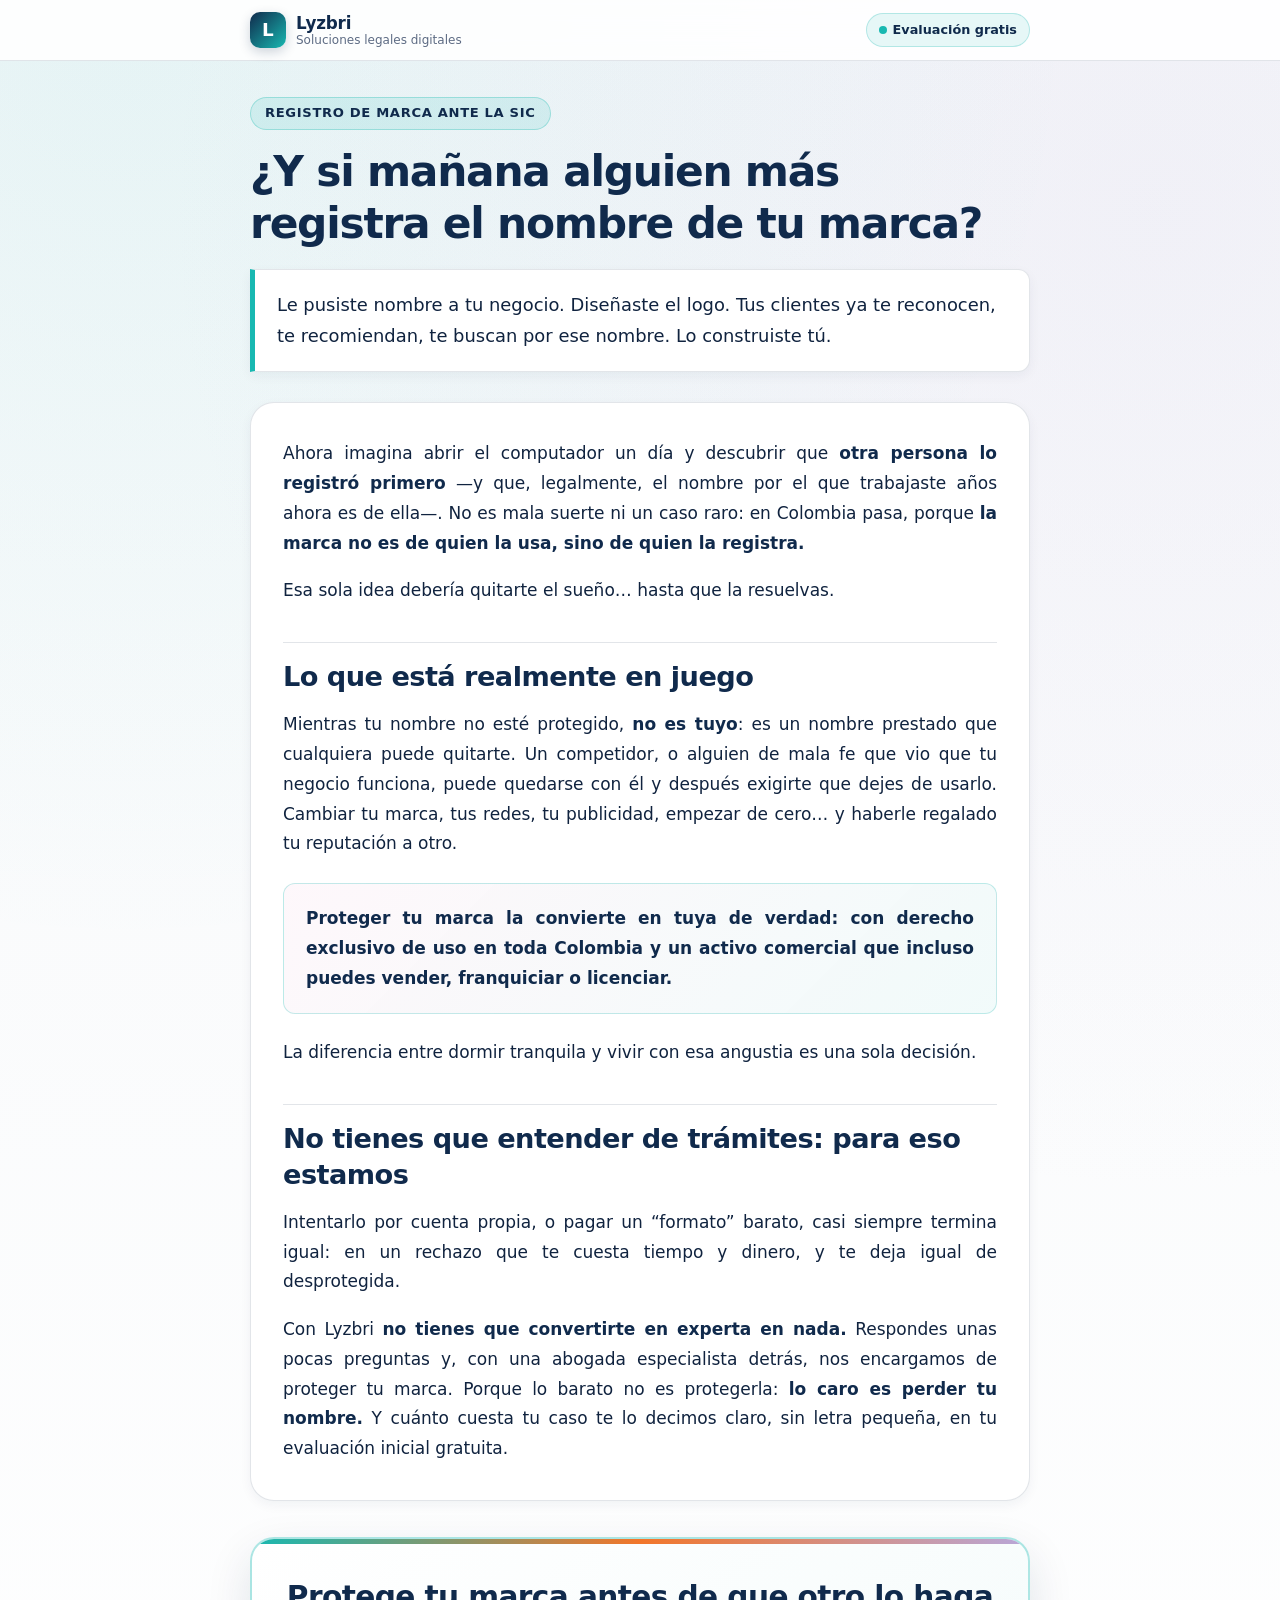
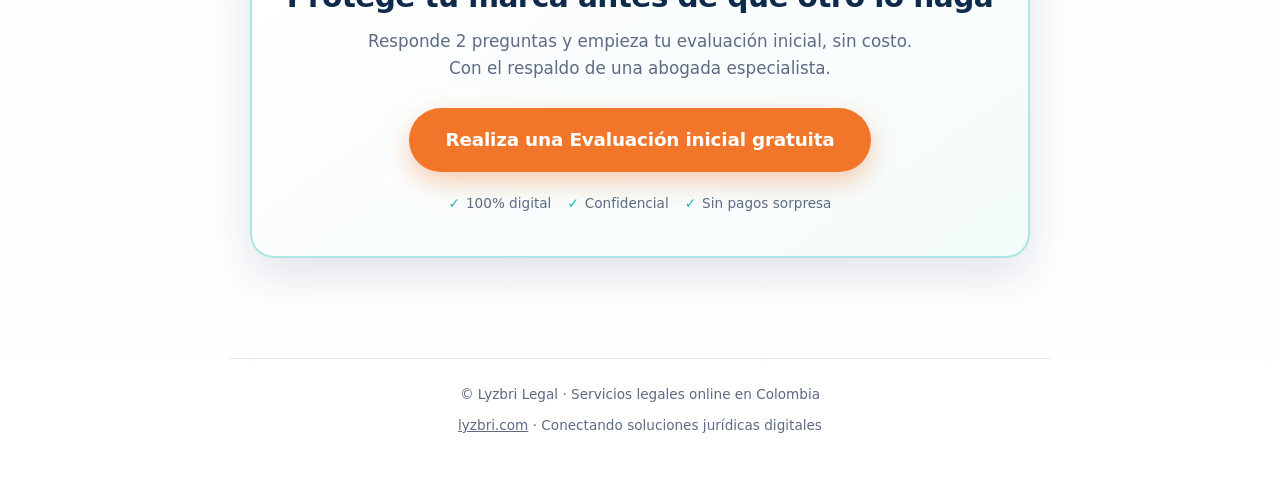
==== despliegue-lyzbri/registro-de-marca/index.html @ 48f6f68f "Implementar OT-2026-10-07-01: Landing Registro de Marca standalone (U2) en /registro-de-marca" ====
<!DOCTYPE html>
<html lang="es-CO">
<head>
  <meta charset="utf-8" />
  <meta name="viewport" content="width=device-width, initial-scale=1" />
  
  <!-- ================================================================
       BLOQUE SEO — Landing Registro de Marca ante la SIC | Lyzbri
       ================================================================ -->
  <title>¿Y si mañana otro registra el nombre de tu marca? | Lyzbri Legal</title>
  <meta name="description" content="En Colombia la marca es de quien la registra primero ante la SIC. Protege tu nombre y tu logo con una abogada especialista. Evaluación inicial gratis." />
  <meta name="keywords" content="Cómo registrar una marca en la SIC en Colombia, Requisitos para registrar nombre y logo en Superintendencia, Cuánto cuesta registrar una marca en Colombia" />
  <meta name="robots" content="index, follow" />
  <link rel="canonical" href="https://lyzbri.com/registro-de-marca/" />

  <!-- Open Graph / Redes Sociales -->
  <meta property="og:type" content="website" />
  <meta property="og:site_name" content="Lyzbri Legal" />
  <meta property="og:locale" content="es_CO" />
  <meta property="og:url" content="https://lyzbri.com/registro-de-marca/" />
  <meta property="og:title" content="¿Y si mañana otro registra el nombre de tu marca? | Lyzbri Legal" />
  <meta property="og:description" content="En Colombia la marca es de quien la registra primero ante la SIC. Protege tu nombre y tu logo con una abogada especialista. Evaluación inicial gratis." />
  <meta property="og:image" content="https://lyzbri.com/og-lyzbri.jpg" />
  <meta property="og:image:width" content="1200" />
  <meta property="og:image:height" content="630" />
  <meta property="og:image:alt" content="Lyzbri: Registro de Marca ante la SIC" />

  <!-- Twitter Card -->
  <meta name="twitter:card" content="summary_large_image" />
  <meta name="twitter:title" content="¿Y si mañana otro registra el nombre de tu marca? | Lyzbri Legal" />
  <meta name="twitter:description" content="En Colombia la marca es de quien la registra primero ante la SIC. Protege tu nombre y tu logo con una abogada especialista. Evaluación inicial gratis." />
  <meta name="twitter:image" content="https://lyzbri.com/og-lyzbri.jpg" />

  <!-- Datos Estructurados JSON-LD (Schema WebPage / Service) -->
  <script type="application/ld+json">
  {
    "@context": "https://schema.org",
    "@type": "WebPage",
    "name": "¿Y si mañana otro registra el nombre de tu marca?",
    "description": "En Colombia la marca es de quien la registra primero ante la SIC. Protege tu nombre y tu logo con una abogada especialista. Evaluación inicial gratis.",
    "url": "https://lyzbri.com/registro-de-marca/",
    "inLanguage": "es-CO",
    "isPartOf": {
      "@type": "WebSite",
      "name": "Lyzbri",
      "url": "https://lyzbri.com/"
    },
    "about": {
      "@type": "Service",
      "name": "Registro de Marca ante la SIC",
      "provider": {
        "@type": "Organization",
        "name": "Lyzbri",
        "url": "https://lyzbri.com/"
      }
    }
  }
  </script>

  <style>
    /* Kit de Marca Lyzbri & Tokens CSS */
    :root {
      --bg: #F6F8FA;
      --surface: #ffffff;
      --navy: #102A4C;
      --teal: #18B8B1;
      --pink: #E96AAE;
      --lavender: #B8A7D9;
      --orange: #F2762A;
      --orange-hover: #DE6014;
      --text: #10233F;
      --muted: #5D6B83;
      --line: rgba(16, 42, 76, 0.12);
      --radius-xl: 24px;
      --radius-lg: 18px;
      --radius-md: 12px;
      --radius-sm: 8px;
      --shadow-sm: 0 4px 12px rgba(16, 42, 76, 0.05);
      --shadow-md: 0 10px 28px rgba(16, 42, 76, 0.08);
      --shadow-lg: 0 18px 46px rgba(16, 42, 76, 0.12);
    }

    * {
      box-sizing: border-box;
      margin: 0;
      padding: 0;
    }

    html {
      scroll-behavior: smooth;
      -webkit-text-size-adjust: 100%;
    }

    body {
      background-color: var(--bg);
      background-image: 
        radial-gradient(circle at 10% 0%, rgba(24, 184, 177, 0.08) 0%, transparent 40%),
        radial-gradient(circle at 90% 10%, rgba(184, 167, 217, 0.10) 0%, transparent 45%),
        linear-gradient(180deg, var(--bg) 0%, #ffffff 100%);
      color: var(--text);
      font-family: Inter, ui-sans-serif, system-ui, -apple-system, BlinkMacSystemFont, "Segoe UI", Roboto, sans-serif;
      font-size: 1.0625rem;
      line-height: 1.75;
      -webkit-font-smoothing: antialiased;
      -moz-osx-font-smoothing: grayscale;
      overflow-x: hidden;
    }

    a {
      color: var(--teal);
      text-decoration: none;
      transition: color 0.2s ease;
    }
    a:hover {
      color: var(--navy);
    }

    /* Barra Superior Minimalista */
    .topbar {
      position: sticky;
      top: 0;
      z-index: 50;
      background: rgba(255, 255, 255, 0.90);
      backdrop-filter: blur(12px);
      -webkit-backdrop-filter: blur(12px);
      border-bottom: 1px solid var(--line);
    }

    .topbar-container {
      max-width: 820px;
      margin: 0 auto;
      padding: 12px 20px;
      display: flex;
      justify-content: space-between;
      align-items: center;
      gap: 16px;
    }

    .brand {
      display: inline-flex;
      align-items: center;
      gap: 10px;
      text-decoration: none;
    }

    .brand-mark {
      width: 36px;
      height: 36px;
      border-radius: 10px;
      background: linear-gradient(135deg, var(--navy) 0%, var(--teal) 100%);
      color: #ffffff;
      display: grid;
      place-items: center;
      font-weight: 800;
      font-size: 1.15rem;
      letter-spacing: 0.02em;
      box-shadow: 0 4px 12px rgba(16, 42, 76, 0.20);
      flex: none;
    }

    .brand-text {
      display: flex;
      flex-direction: column;
    }

    .brand-title {
      font-size: 1.05rem;
      font-weight: 800;
      color: var(--navy);
      letter-spacing: -0.01em;
      line-height: 1.2;
    }

    .brand-subtitle {
      font-size: 0.75rem;
      color: var(--muted);
      font-weight: 500;
      line-height: 1.2;
    }

    .topbar-badge {
      display: inline-flex;
      align-items: center;
      gap: 6px;
      background: rgba(24, 184, 177, 0.10);
      color: var(--navy);
      padding: 5px 12px;
      border-radius: 999px;
      font-size: 0.8rem;
      font-weight: 600;
      border: 1px solid rgba(24, 184, 177, 0.25);
    }

    .topbar-dot {
      width: 8px;
      height: 8px;
      border-radius: 50%;
      background: var(--teal);
      display: inline-block;
    }

    /* Contenedor Principal */
    .main-wrap {
      max-width: 820px;
      margin: 0 auto;
      padding: 36px 20px 60px;
    }

    /* Cabecera del Artículo */
    .article-header {
      margin-bottom: 30px;
    }

    .category-tag {
      display: inline-block;
      font-size: 0.82rem;
      font-weight: 700;
      letter-spacing: 0.05em;
      text-transform: uppercase;
      color: var(--navy);
      background: rgba(24, 184, 177, 0.12);
      border: 1px solid rgba(24, 184, 177, 0.30);
      border-radius: 999px;
      padding: 4px 14px;
      margin-bottom: 16px;
    }

    h1 {
      font-size: clamp(1.85rem, 4.4vw, 2.65rem);
      line-height: 1.22;
      letter-spacing: -0.03em;
      color: var(--navy);
      margin-bottom: 20px;
      font-weight: 800;
    }

    /* Entradilla / Bloque de apertura */
    .lead-box {
      background: #ffffff;
      border: 1px solid var(--line);
      border-left: 5px solid var(--teal);
      border-radius: 0 var(--radius-md) var(--radius-md) 0;
      padding: 20px 22px;
      margin-bottom: 28px;
      box-shadow: var(--shadow-sm);
    }

    .lead-box p {
      font-size: 1.12rem;
      line-height: 1.7;
      color: var(--text);
      font-weight: 500;
    }

    /* Cuerpo del Artículo (Estrictamente Justificado) */
    .article-body {
      background: var(--surface);
      border: 1px solid var(--line);
      border-radius: var(--radius-xl);
      padding: 36px 32px;
      box-shadow: var(--shadow-sm);
      margin-bottom: 36px;
    }

    .article-body p {
      text-align: justify;
      text-justify: inter-word;
      hyphens: auto;
      -webkit-hyphens: auto;
      margin-bottom: 18px;
      color: var(--text);
    }

    .article-body p:last-child {
      margin-bottom: 0;
    }

    .article-body strong {
      font-weight: 700;
      color: var(--navy);
    }

    h2 {
      font-size: clamp(1.35rem, 3vw, 1.7rem);
      line-height: 1.3;
      letter-spacing: -0.02em;
      color: var(--navy);
      margin: 36px 0 16px;
      padding-top: 16px;
      border-top: 1px solid var(--line);
      font-weight: 800;
    }

    /* Tarjeta de Riesgo Destacado */
    .card-insight {
      background: linear-gradient(135deg, rgba(233, 106, 174, 0.05) 0%, rgba(24, 184, 177, 0.06) 100%);
      border: 1px solid rgba(24, 184, 177, 0.25);
      border-radius: var(--radius-md);
      padding: 20px 22px;
      margin: 24px 0;
    }

    .card-insight p {
      margin: 0;
      font-weight: 600;
      color: var(--navy);
      text-align: justify;
    }

    /* Bloque CTA Principal (Foco Único de Conversión) */
    .cta-card {
      background: linear-gradient(145deg, #ffffff 0%, #f4fbfb 100%);
      border: 2px solid rgba(24, 184, 177, 0.35);
      border-radius: var(--radius-xl);
      padding: 40px 28px;
      box-shadow: var(--shadow-lg);
      text-align: center;
      margin-top: 10px;
      position: relative;
      overflow: hidden;
    }

    .cta-card::before {
      content: "";
      position: absolute;
      top: 0;
      left: 0;
      right: 0;
      height: 5px;
      background: linear-gradient(90deg, var(--teal), var(--orange), var(--lavender));
    }

    .cta-heading {
      font-size: clamp(1.4rem, 3.2vw, 1.85rem);
      line-height: 1.25;
      letter-spacing: -0.02em;
      color: var(--navy);
      font-weight: 800;
      margin-bottom: 12px;
    }

    .cta-subtext {
      font-size: 1.05rem;
      color: var(--muted);
      max-width: 560px;
      margin: 0 auto 26px;
      line-height: 1.6;
    }

    .btn-cta {
      display: inline-flex;
      align-items: center;
      justify-content: center;
      gap: 10px;
      background: var(--orange);
      color: #ffffff !important;
      font-size: 1.15rem;
      font-weight: 700;
      letter-spacing: -0.01em;
      padding: 16px 36px;
      min-height: 54px;
      border-radius: 999px;
      box-shadow: 0 10px 26px rgba(242, 118, 42, 0.36);
      transition: all 0.25s cubic-bezier(0.16, 1, 0.3, 1);
      cursor: pointer;
      border: none;
      text-align: center;
      text-decoration: none;
    }

    .btn-cta:hover {
      background: var(--orange-hover);
      transform: translateY(-2px);
      box-shadow: 0 16px 34px rgba(242, 118, 42, 0.44);
    }

    .btn-cta:active {
      transform: translateY(0);
      box-shadow: 0 6px 18px rgba(242, 118, 42, 0.30);
    }

    .btn-cta:focus-visible {
      outline: 3px solid var(--navy);
      outline-offset: 4px;
    }

    .cta-reassurance {
      display: flex;
      align-items: center;
      justify-content: center;
      gap: 16px;
      flex-wrap: wrap;
      margin-top: 20px;
      font-size: 0.85rem;
      color: var(--muted);
      font-weight: 500;
    }

    .reassurance-item {
      display: inline-flex;
      align-items: center;
      gap: 6px;
    }

    .reassurance-check {
      color: var(--teal);
      font-weight: 800;
    }

    /* Pie de Página Minimalista (Sin datos personales) */
    .footer {
      max-width: 820px;
      margin: 40px auto 0;
      padding: 24px 20px 40px;
      text-align: center;
      border-top: 1px solid var(--line);
      font-size: 0.85rem;
      color: var(--muted);
    }

    .footer p {
      margin-bottom: 8px;
    }

    .footer a {
      color: var(--muted);
      text-decoration: underline;
    }
    .footer a:hover {
      color: var(--navy);
    }

    /* Adaptabilidad Móvil */
    @media (max-width: 640px) {
      body {
        font-size: 1rem;
        line-height: 1.7;
      }
      .main-wrap {
        padding: 24px 16px 48px;
      }
      .article-body {
        padding: 26px 20px;
        border-radius: var(--radius-lg);
      }
      .article-body p {
        text-align: left; /* En móviles muy pequeños el text-align left evita ríos tipográficos excesivos mientras conserva la justificación en pantallas más anchas */
      }
      .cta-card {
        padding: 30px 18px;
        border-radius: var(--radius-lg);
      }
      .btn-cta {
        width: 100%;
        padding: 15px 20px;
        font-size: 1.05rem;
        white-space: normal;
      }
      .topbar-container {
        padding: 10px 16px;
      }
      .brand-title {
        font-size: 0.98rem;
      }
      .brand-subtitle {
        display: none;
      }
    }
    @media (min-width: 641px) {
      .article-body p {
        text-align: justify;
      }
    }
  </style>
</head>
<body>

  <!-- Barra Superior Minimalista -->
  <header class="topbar">
    <div class="topbar-container">
      <a class="brand" href="https://lyzbri.com/" aria-label="Lyzbri Soluciones Legales Digitales">
        <div class="brand-mark">L</div>
        <div class="brand-text">
          <span class="brand-title">Lyzbri</span>
          <span class="brand-subtitle">Soluciones legales digitales</span>
        </div>
      </a>
      <div class="topbar-badge">
        <span class="topbar-dot"></span>
        <span>Evaluación gratis</span>
      </div>
    </div>
  </header>

  <main class="main-wrap">
    
    <!-- Cabecera del Artículo -->
    <header class="article-header">
      <span class="category-tag">Registro de Marca ante la SIC</span>
      <h1>¿Y si mañana alguien más registra el nombre de tu marca?</h1>
      
      <div class="lead-box">
        <p>Le pusiste nombre a tu negocio. Diseñaste el logo. Tus clientes ya te reconocen, te recomiendan, te buscan por ese nombre. Lo construiste tú.</p>
      </div>
    </header>

    <!-- Contenido del Artículo (Borrador v3 aprobado) -->
    <article class="article-body">
      <p>Ahora imagina abrir el computador un día y descubrir que <strong>otra persona lo registró primero</strong> —y que, legalmente, el nombre por el que trabajaste años ahora es de ella—. No es mala suerte ni un caso raro: en Colombia pasa, porque <strong>la marca no es de quien la usa, sino de quien la registra.</strong></p>

      <p>Esa sola idea debería quitarte el sueño… hasta que la resuelvas.</p>

      <h2>Lo que está realmente en juego</h2>

      <p>Mientras tu nombre no esté protegido, <strong>no es tuyo</strong>: es un nombre prestado que cualquiera puede quitarte. Un competidor, o alguien de mala fe que vio que tu negocio funciona, puede quedarse con él y después exigirte que dejes de usarlo. Cambiar tu marca, tus redes, tu publicidad, empezar de cero… y haberle regalado tu reputación a otro.</p>

      <div class="card-insight">
        <p>Proteger tu marca la convierte en <strong>tuya de verdad</strong>: con derecho exclusivo de uso en toda Colombia y un activo comercial que incluso puedes vender, franquiciar o licenciar.</p>
      </div>

      <p>La diferencia entre dormir tranquila y vivir con esa angustia es una sola decisión.</p>

      <h2>No tienes que entender de trámites: para eso estamos</h2>

      <p>Intentarlo por cuenta propia, o pagar un “formato” barato, casi siempre termina igual: en un rechazo que te cuesta tiempo y dinero, y te deja igual de desprotegida.</p>

      <p>Con Lyzbri <strong>no tienes que convertirte en experta en nada.</strong> Respondes unas pocas preguntas y, con una abogada especialista detrás, nos encargamos de proteger tu marca. Porque lo barato no es protegerla: <strong>lo caro es perder tu nombre.</strong> Y cuánto cuesta tu caso te lo decimos claro, sin letra pequeña, en tu evaluación inicial gratuita.</p>
    </article>

    <!-- Llamado a la Acción Único (CTA) -->
    <section class="cta-card" aria-labelledby="cta-title">
      <h3 class="cta-heading" id="cta-title">Protege tu marca antes de que otro lo haga</h3>
      <p class="cta-subtext">Responde 2 preguntas y empieza tu evaluación inicial, sin costo. Con el respaldo de una abogada especialista.</p>
      
      <a class="btn-cta" href="https://lyzbri.com/?servicio=marca" id="btn-evaluacion-marca">
        Realiza una Evaluación inicial gratuita
      </a>

      <div class="cta-reassurance">
        <span class="reassurance-item"><span class="reassurance-check">✓</span> 100% digital</span>
        <span class="reassurance-item"><span class="reassurance-check">✓</span> Confidencial</span>
        <span class="reassurance-item"><span class="reassurance-check">✓</span> Sin pagos sorpresa</span>
      </div>
    </section>

  </main>

  <!-- Pie de Página -->
  <footer class="footer">
    <p>© Lyzbri Legal · Servicios legales online en Colombia</p>
    <p><a href="https://lyzbri.com/">lyzbri.com</a> · Conectando soluciones jurídicas digitales</p>
  </footer>

</body>
</html>
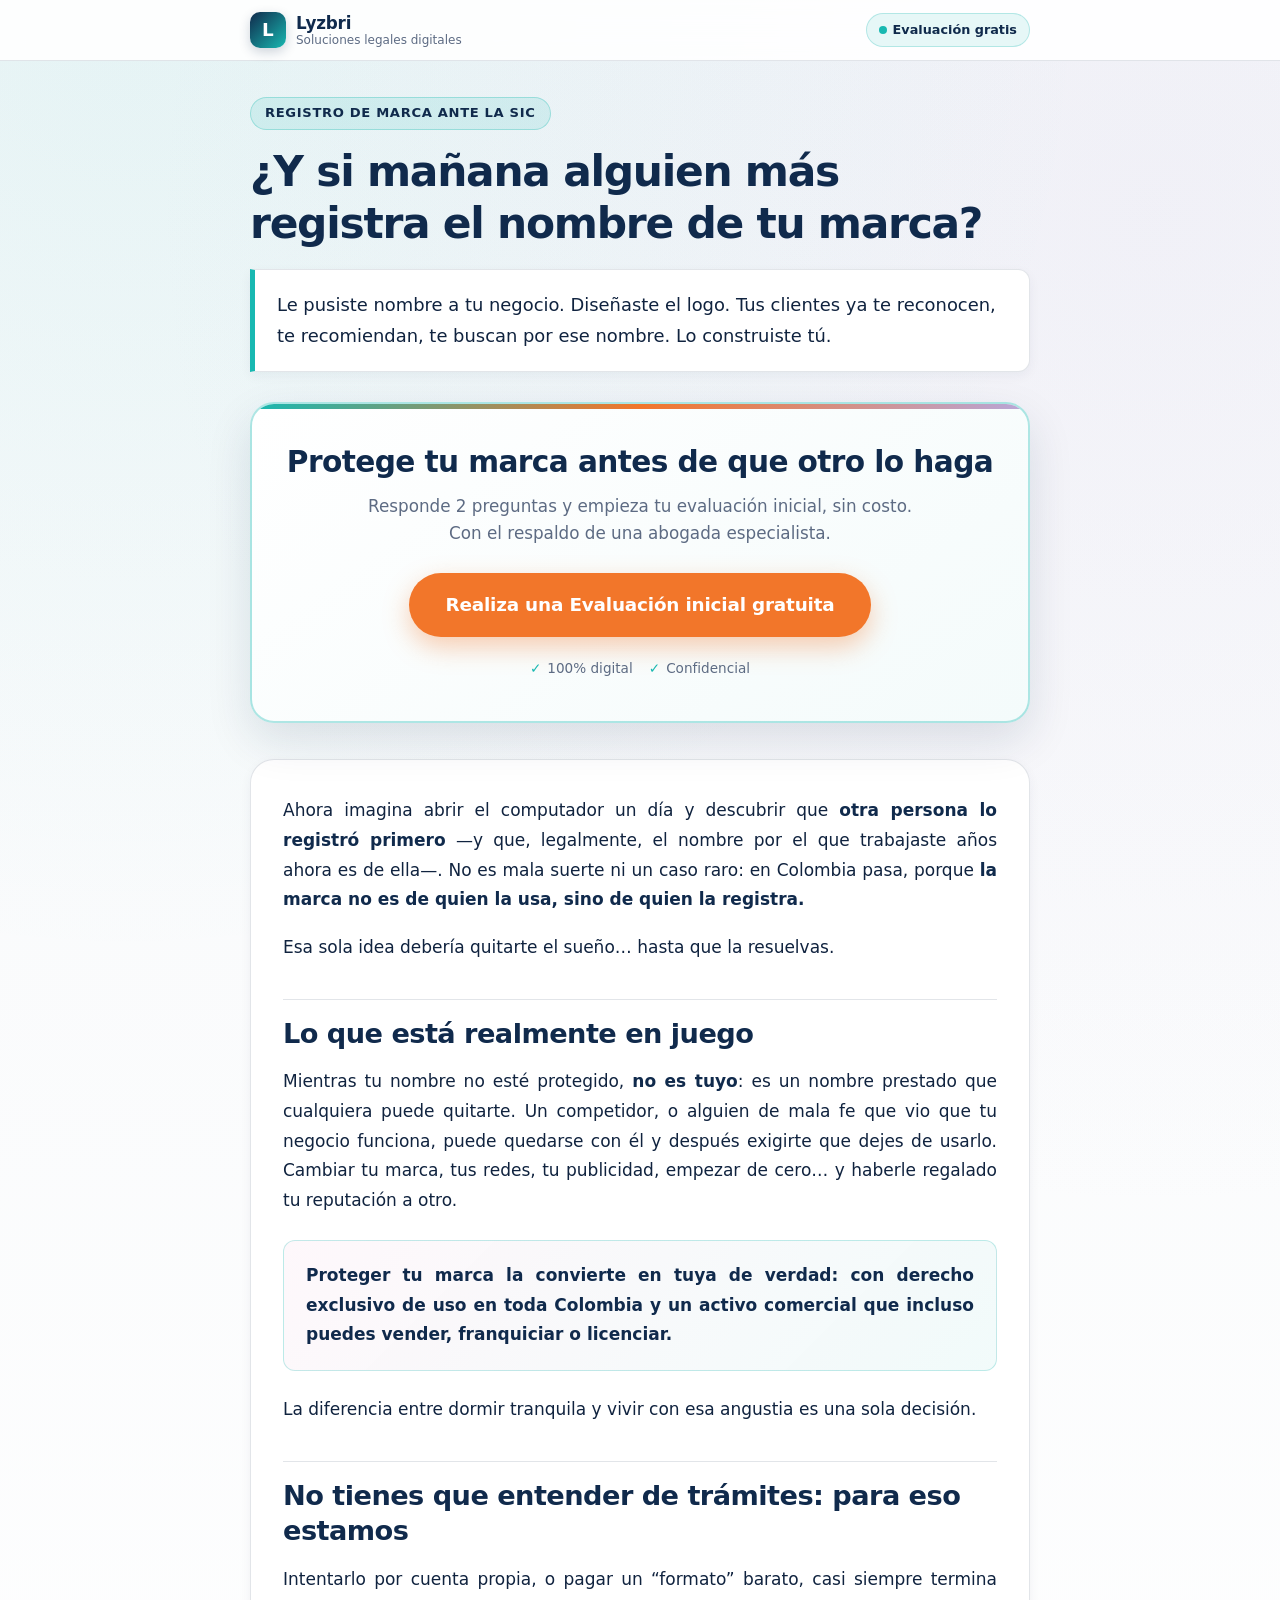
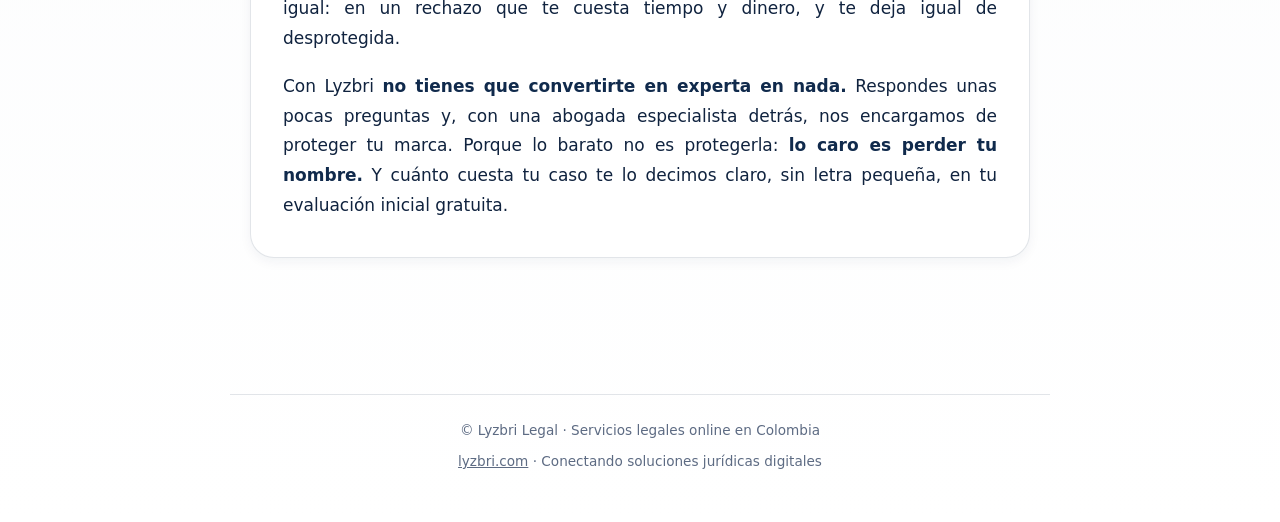
==== commit 70b818a9: "Ajustar layout: CTA con botón naranja inmediatamente tras titular/lead y artículo extenso debajo; el" ====
--- a/despliegue-lyzbri/registro-de-marca/index.html
+++ b/despliegue-lyzbri/registro-de-marca/index.html
@@ -315,7 +315,7 @@
       padding: 40px 28px;
       box-shadow: var(--shadow-lg);
       text-align: center;
-      margin-top: 10px;
+      margin: 10px 0 36px;
       position: relative;
       overflow: hidden;
     }
@@ -504,30 +504,7 @@
       </div>
     </header>
 
-    <!-- Contenido del Artículo (Borrador v3 aprobado) -->
-    <article class="article-body">
-      <p>Ahora imagina abrir el computador un día y descubrir que <strong>otra persona lo registró primero</strong> —y que, legalmente, el nombre por el que trabajaste años ahora es de ella—. No es mala suerte ni un caso raro: en Colombia pasa, porque <strong>la marca no es de quien la usa, sino de quien la registra.</strong></p>
-
-      <p>Esa sola idea debería quitarte el sueño… hasta que la resuelvas.</p>
-
-      <h2>Lo que está realmente en juego</h2>
-
-      <p>Mientras tu nombre no esté protegido, <strong>no es tuyo</strong>: es un nombre prestado que cualquiera puede quitarte. Un competidor, o alguien de mala fe que vio que tu negocio funciona, puede quedarse con él y después exigirte que dejes de usarlo. Cambiar tu marca, tus redes, tu publicidad, empezar de cero… y haberle regalado tu reputación a otro.</p>
-
-      <div class="card-insight">
-        <p>Proteger tu marca la convierte en <strong>tuya de verdad</strong>: con derecho exclusivo de uso en toda Colombia y un activo comercial que incluso puedes vender, franquiciar o licenciar.</p>
-      </div>
-
-      <p>La diferencia entre dormir tranquila y vivir con esa angustia es una sola decisión.</p>
-
-      <h2>No tienes que entender de trámites: para eso estamos</h2>
-
-      <p>Intentarlo por cuenta propia, o pagar un “formato” barato, casi siempre termina igual: en un rechazo que te cuesta tiempo y dinero, y te deja igual de desprotegida.</p>
-
-      <p>Con Lyzbri <strong>no tienes que convertirte en experta en nada.</strong> Respondes unas pocas preguntas y, con una abogada especialista detrás, nos encargamos de proteger tu marca. Porque lo barato no es protegerla: <strong>lo caro es perder tu nombre.</strong> Y cuánto cuesta tu caso te lo decimos claro, sin letra pequeña, en tu evaluación inicial gratuita.</p>
-    </article>
-
-    <!-- Llamado a la Acción Único (CTA) -->
+    <!-- Llamado a la Acción Principal (CTA Inmediato) -->
     <section class="cta-card" aria-labelledby="cta-title">
       <h3 class="cta-heading" id="cta-title">Protege tu marca antes de que otro lo haga</h3>
       <p class="cta-subtext">Responde 2 preguntas y empieza tu evaluación inicial, sin costo. Con el respaldo de una abogada especialista.</p>
@@ -539,9 +516,31 @@
       <div class="cta-reassurance">
         <span class="reassurance-item"><span class="reassurance-check">✓</span> 100% digital</span>
         <span class="reassurance-item"><span class="reassurance-check">✓</span> Confidencial</span>
-        <span class="reassurance-item"><span class="reassurance-check">✓</span> Sin pagos sorpresa</span>
       </div>
     </section>
+
+    <!-- Contenido del Artículo Extenso (Debajo del Botón Naranja) -->
+    <article class="article-body">
+      <p>Ahora imagina abrir el computador un día y descubrir que <strong>otra persona lo registró primero</strong> —y que, legalmente, el nombre por el que trabajaste años ahora es de ella—. No es mala suerte ni un caso raro: en Colombia pasa, porque <strong>la marca no es de quien la usa, sino de quien la registra.</strong></p>
+
+      <p>Esa sola idea debería quitarte el sueño… hasta que la resuelvas.</p>
+
+      <h2>Lo que está realmente en juego</h2>
+
+      <p>Mientras tu nombre no esté protegido, <strong>no es tuyo</strong>: es un nombre prestado que cualquiera puede quitarte. Un competidor, o alguien de mala fe que vio que tu negocio funciona, puede quedarse con él y después exigirte que dejes de usarlo. Cambiar tu marca, tus redes, tu publicidad, empezar de cero… y haberle regalado tu reputación a otro.</p>
+
+      <div class="card-insight">
+        <p>Proteger tu marca la convierte en <strong>tuya de verdad</strong>: con derecho exclusivo de uso en toda Colombia y un activo comercial que incluso puedes vender, franquiciar o licenciar.</p>
+      </div>
+
+      <p>La diferencia entre dormir tranquila y vivir con esa angustia es una sola decisión.</p>
+
+      <h2>No tienes que entender de trámites: para eso estamos</h2>
+
+      <p>Intentarlo por cuenta propia, o pagar un “formato” barato, casi siempre termina igual: en un rechazo que te cuesta tiempo y dinero, y te deja igual de desprotegida.</p>
+
+      <p>Con Lyzbri <strong>no tienes que convertirte en experta en nada.</strong> Respondes unas pocas preguntas y, con una abogada especialista detrás, nos encargamos de proteger tu marca. Porque lo barato no es protegerla: <strong>lo caro es perder tu nombre.</strong> Y cuánto cuesta tu caso te lo decimos claro, sin letra pequeña, en tu evaluación inicial gratuita.</p>
+    </article>
 
   </main>
 
